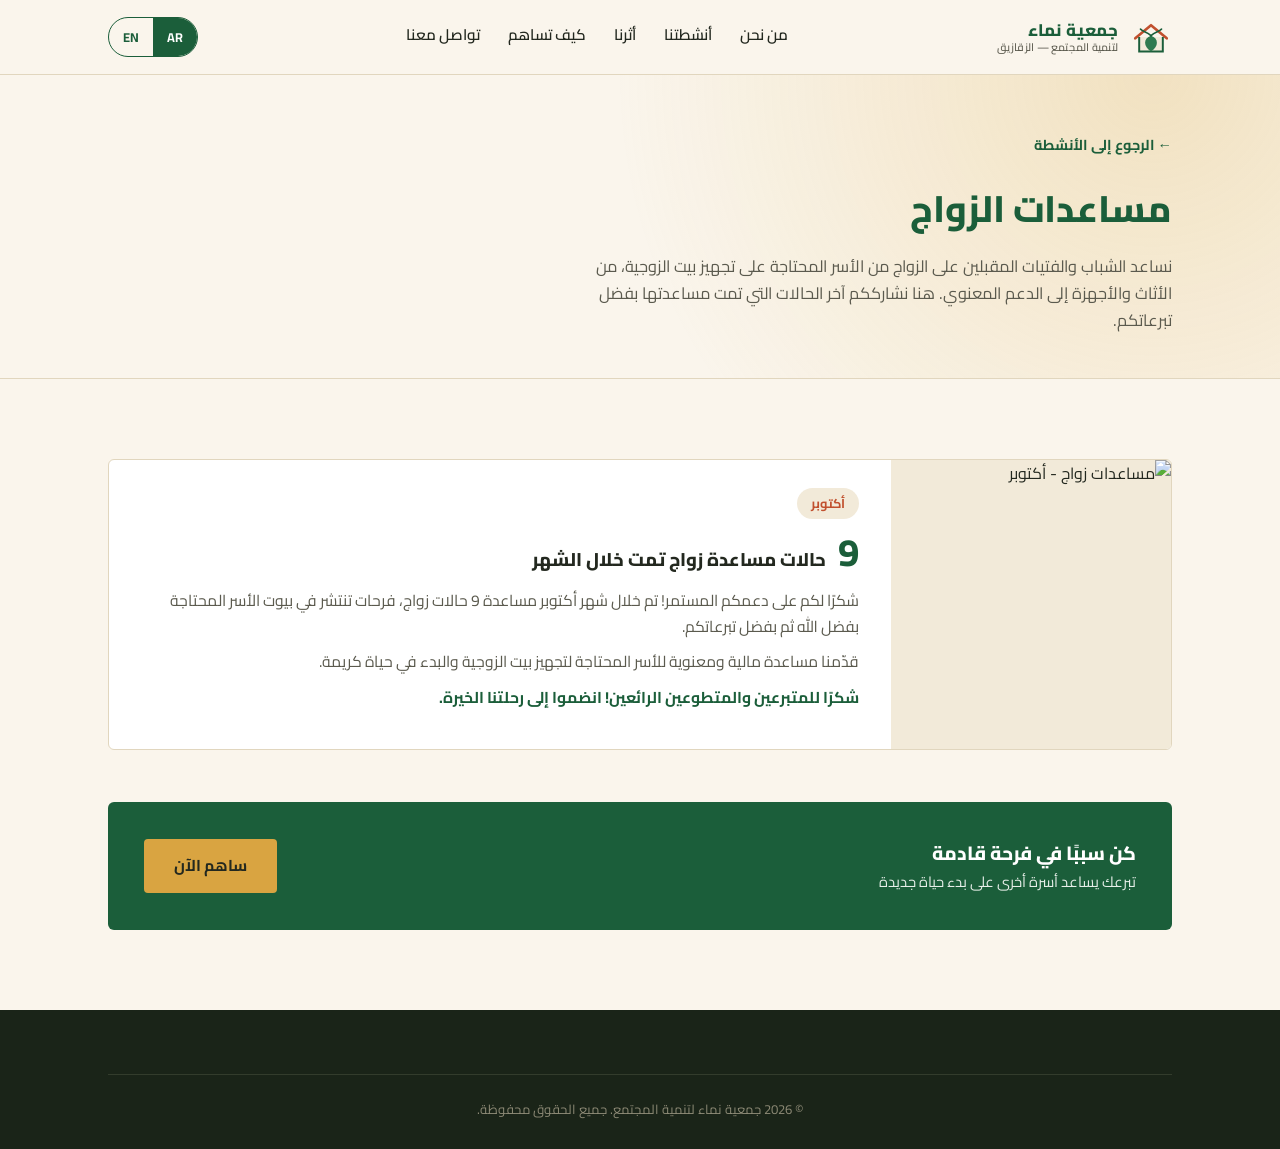
==== marriage-assistance.html @ de41305c "Add files via upload" ====
<!DOCTYPE html>
<html lang="ar" dir="rtl">
<head>
<meta charset="UTF-8">
<meta name="viewport" content="width=device-width, initial-scale=1.0">
<title>مساعدات الزواج | Marriage Assistance — جمعية نماء</title>
<link rel="preconnect" href="https://fonts.googleapis.com">
<link rel="preconnect" href="https://fonts.gstatic.com" crossorigin>
<link href="https://fonts.googleapis.com/css2?family=Cairo:wght@400;500;600;700;800&display=swap" rel="stylesheet">
<link rel="stylesheet" href="styles.css">
</head>
<body class="lang-ar">

<header>
  <div class="nav-inner">
    <div class="brand">
      <svg class="brand-mark" viewBox="0 0 64 64" fill="none" xmlns="http://www.w3.org/2000/svg">
        <path d="M8 34 L32 14 L56 34" stroke="#C1502E" stroke-width="4" stroke-linecap="round" stroke-linejoin="round"/>
        <path d="M14 32 V54 H50 V32" fill="#F2EAD9" stroke="#1B5E3A" stroke-width="3"/>
        <path d="M32 54 C 20 46, 20 34, 32 30 C 44 34, 44 46, 32 54 Z" fill="#2F7A4F"/>
        <path d="M32 30 C 26 24, 20 24, 16 20" stroke="#1B5E3A" stroke-width="2.5" stroke-linecap="round" fill="none"/>
        <path d="M32 30 C 38 24, 44 24, 48 20" stroke="#1B5E3A" stroke-width="2.5" stroke-linecap="round" fill="none"/>
      </svg>
      <div class="brand-name">
        <span class="ar-only">جمعية نماء</span><span class="en-only">Namaa Association</span>
        <small class="ar-only">لتنمية المجتمع — الزقازيق</small>
        <small class="en-only">Community Development — Zagazig</small>
      </div>
    </div>
    <nav class="links">
      <a href="index.html#about"><span class="ar-only">من نحن</span><span class="en-only">About</span></a>
      <a href="index.html#programs"><span class="ar-only">أنشطتنا</span><span class="en-only">Programs</span></a>
      <a href="index.html#impact"><span class="ar-only">أثرنا</span><span class="en-only">Impact</span></a>
      <a href="index.html#help"><span class="ar-only">كيف تساهم</span><span class="en-only">Get Involved</span></a>
      <a href="index.html#contact"><span class="ar-only">تواصل معنا</span><span class="en-only">Contact</span></a>
    </nav>
    <div class="nav-right">
      <div class="lang-toggle">
        <button id="btn-ar" class="active" onclick="setLang('ar')">AR</button>
        <button id="btn-en" onclick="setLang('en')">EN</button>
      </div>
    </div>
  </div>
</header>

<section class="page-hero">
  <div class="wrap">
    <a href="index.html#programs" class="back-link">
      <span class="ar-only">← الرجوع إلى الأنشطة</span>
      <span class="en-only">→ Back to Programs</span>
    </a>
    <h1><span class="ar-only">مساعدات الزواج</span><span class="en-only">Marriage Assistance</span></h1>
    <p>
      <span class="ar-only">نساعد الشباب والفتيات المقبلين على الزواج من الأسر المحتاجة على تجهيز بيت الزوجية، من الأثاث والأجهزة إلى الدعم المعنوي. هنا نشارككم آخر الحالات التي تمت مساعدتها بفضل تبرعاتكم.</span>
      <span class="en-only">We help young men and women from families in need prepare for marriage — furnishing a new home with furniture and appliances, alongside moral support. Here we share the latest cases helped thanks to your donations.</span>
    </p>
  </div>
</section>

<section class="section">
  <div class="wrap">
    <div class="updates-list">

      <div class="update-card">
        <div class="update-photo">
          <img src="images/marriage-oct-2025.jpg" alt="مساعدات زواج - أكتوبر">
        </div>
        <div class="update-body">
          <span class="update-date"><span class="ar-only">أكتوبر</span><span class="en-only">October</span></span>
          <div class="update-headline">
            <span class="big-num">9</span>
            <h3><span class="ar-only">حالات مساعدة زواج تمت خلال الشهر</span><span class="en-only">Marriage assistance cases completed this month</span></h3>
          </div>
          <p class="ar-only">شكرًا لكم على دعمكم المستمر! تم خلال شهر أكتوبر مساعدة 9 حالات زواج، فرحات تنتشر في بيوت الأسر المحتاجة بفضل الله ثم بفضل تبرعاتكم.</p>
          <p class="en-only">Thank you for your continued support! During October, 9 marriage assistance cases were completed — 9 moments of joy brought to families in need, made possible by God's grace and your generosity.</p>
          <p class="ar-only">قدّمنا مساعدة مالية ومعنوية للأسر المحتاجة لتجهيز بيت الزوجية والبدء في حياة كريمة.</p>
          <p class="en-only">We provided financial and moral support to help these families furnish their new homes and start a dignified married life.</p>
          <p class="thanks ar-only">شكرًا للمتبرعين والمتطوعين الرائعين! انضموا إلى رحلتنا الخيرة.</p>
          <p class="thanks en-only">Thank you to our wonderful donors and volunteers! Join us on this journey of giving.</p>
        </div>
      </div>

    </div>

    <div class="cta-banner">
      <div>
        <h4><span class="ar-only">كن سببًا في فرحة قادمة</span><span class="en-only">Be the reason for the next celebration</span></h4>
        <p><span class="ar-only">تبرعك يساعد أسرة أخرى على بدء حياة جديدة</span><span class="en-only">Your donation helps another family start a new life together</span></p>
      </div>
      <a href="index.html#help" class="btn btn-primary" style="background:var(--gold); color:var(--ink)">
        <span class="ar-only">ساهم الآن</span><span class="en-only">Donate Now</span>
      </a>
    </div>
  </div>
</section>

<footer>
  <div class="wrap">
    <div class="footer-bottom">
      <span class="ar-only">© 2026 جمعية نماء لتنمية المجتمع. جميع الحقوق محفوظة.</span>
      <span class="en-only">© 2026 Namaa Association for Community Development. All rights reserved.</span>
    </div>
  </div>
</footer>

<script>
  function setLang(lang){
    document.body.className = 'lang-' + lang;
    document.documentElement.lang = lang;
    document.documentElement.dir = (lang === 'ar') ? 'rtl' : 'ltr';
    document.getElementById('btn-ar').classList.toggle('active', lang==='ar');
    document.getElementById('btn-en').classList.toggle('active', lang==='en');
  }
</script>

</body>
</html>
---- styles.css ----
:root{
    --green-deep:#1B5E3A;
    --green-soft:#2F7A4F;
    --sand:#FAF5EC;
    --card:#F2EAD9;
    --terracotta:#C1502E;
    --gold:#D9A441;
    --ink:#23281F;
    --ink-soft:#5B5A4E;
    --line:#E1D6BE;
    --radius: 4px;
  }

  *{box-sizing:border-box; margin:0; padding:0;}

  html{scroll-behavior:smooth;}

  body{
    background:var(--sand);
    color:var(--ink);
    font-family:'Cairo', sans-serif;
    line-height:1.65;
    overflow-x:hidden;
  }

  body.lang-en{direction:ltr;}
  html:has(body.lang-en){direction:ltr;}

  /* language visibility */
  .ar-only, .en-only{display:block;}
  body.lang-en .ar-only{display:none;}
  body.lang-ar .en-only{display:none;}
  span.ar-only, span.en-only{display:inline;}
  body.lang-en span.ar-only{display:none;}
  body.lang-ar span.en-only{display:none;}

  a{color:inherit; text-decoration:none;}
  ul{list-style:none;}
  img{max-width:100%; display:block;}

  .wrap{
    max-width:1120px;
    margin:0 auto;
    padding:0 28px;
  }

  /* ============ HEADER ============ */
  header{
    position:sticky; top:0; z-index:50;
    background:rgba(250,245,236,0.92);
    backdrop-filter: blur(8px);
    border-bottom:1px solid var(--line);
  }
  .nav-inner{
    display:flex; align-items:center; justify-content:space-between;
    padding:16px 28px;
    max-width:1120px; margin:0 auto;
    gap:16px;
  }
  .brand{display:flex; align-items:center; gap:12px;}
  .brand-mark{width:42px; height:42px; flex-shrink:0;}
  .brand-name{font-weight:800; font-size:1.05rem; color:var(--green-deep); line-height:1.2;}
  .brand-name small{display:block; font-weight:500; font-size:0.68rem; color:var(--ink-soft); letter-spacing:0.02em;}

  nav.links{display:flex; gap:28px; font-weight:600; font-size:0.95rem;}
  nav.links a{color:var(--ink); border-bottom:2px solid transparent; padding-bottom:3px; transition:border-color .2s;}
  nav.links a:hover{border-color:var(--gold);}

  .nav-right{display:flex; align-items:center; gap:14px;}

  .lang-toggle{
    display:flex; border:1.5px solid var(--green-deep); border-radius:20px; overflow:hidden;
    font-size:0.8rem; font-weight:700; cursor:pointer;
  }
  .lang-toggle button{
    padding:7px 14px; border:none; background:transparent; color:var(--green-deep); cursor:pointer;
    font-family:inherit; font-weight:700; font-size:0.8rem;
  }
  .lang-toggle button.active{background:var(--green-deep); color:#fff;}

  .menu-btn{display:none;}

  @media (max-width:820px){
    nav.links{display:none;}
    .menu-btn{display:block; background:none; border:none; font-size:1.4rem; cursor:pointer; color:var(--green-deep);}
  }

  /* ============ HERO ============ */
  .hero{
    position:relative;
    padding:76px 0 90px;
    background:
      radial-gradient(circle at 88% 10%, rgba(217,169,65,0.28), transparent 42%),
      radial-gradient(circle at 8% 95%, rgba(27,94,58,0.18), transparent 45%),
      var(--sand);
    overflow:hidden;
  }
  .hero-inner{
    display:grid; grid-template-columns: 1.15fr 0.85fr; gap:56px; align-items:center;
  }
  @media (max-width:900px){ .hero-inner{grid-template-columns:1fr;} }

  .eyebrow-tag{
    display:inline-flex; align-items:center; gap:8px;
    background:var(--card); border:1px solid var(--line);
    padding:7px 16px; border-radius:20px; font-size:0.82rem; font-weight:700; color:var(--terracotta);
    margin-bottom:22px;
  }
  .eyebrow-tag::before{content:"●"; font-size:0.5rem; color:var(--gold);}

  h1.hero-title{
    font-size:3.1rem; font-weight:800; color:var(--green-deep); line-height:1.22; margin-bottom:22px;
    letter-spacing:-0.01em;
  }
  @media (max-width:900px){ h1.hero-title{font-size:2.2rem;} }

  .hero-sub{font-size:1.12rem; color:var(--ink-soft); max-width:520px; margin-bottom:32px;}

  .btn-row{display:flex; gap:14px; flex-wrap:wrap;}
  .btn{
    display:inline-block; padding:14px 30px; border-radius:4px; font-weight:700; font-size:0.98rem;
    transition:transform .15s ease, box-shadow .15s ease;
  }
  .btn-primary{background:var(--terracotta); color:#fff;}
  .btn-primary:hover{transform:translateY(-2px); box-shadow:0 8px 20px rgba(193,80,46,0.3);}
  .btn-outline{border:1.5px solid var(--green-deep); color:var(--green-deep);}
  .btn-outline:hover{background:var(--green-deep); color:#fff;}

  .hero-art{
    position:relative; display:flex; justify-content:center; align-items:center;
  }
  .hero-art svg{width:100%; max-width:340px; height:auto;}

  .license-strip{
    margin-top:56px; padding-top:22px; border-top:1px solid var(--line);
    display:flex; gap:34px; flex-wrap:wrap; align-items:center;
    font-size:0.85rem; color:var(--ink-soft);
  }
  .license-strip strong{color:var(--green-deep); font-weight:800;}

  /* ============ SECTION HEADERS ============ */
  .section{padding:80px 0;}
  .section-alt{background:#fff;}
  .section-head{max-width:640px; margin-bottom:48px;}
  .section-head .kicker{color:var(--terracotta); font-weight:700; font-size:0.85rem; margin-bottom:10px; display:block;}
  .section-head h2{font-size:2.1rem; font-weight:800; color:var(--green-deep); line-height:1.3; margin-bottom:14px;}
  .section-head p{color:var(--ink-soft); font-size:1.02rem;}
  .center{text-align:center; margin-left:auto; margin-right:auto;}

  /* ============ ABOUT ============ */
  .about-grid{display:grid; grid-template-columns:1fr 1fr; gap:56px; align-items:start;}
  @media (max-width:860px){ .about-grid{grid-template-columns:1fr;} }
  .about-text p{margin-bottom:16px; color:var(--ink-soft);}
  .vision-block{
    background:var(--green-deep); color:#fff; border-radius:6px; padding:36px;
    position:relative; overflow:hidden;
  }
  .vision-block::after{
    content:""; position:absolute; inset:0; background:radial-gradient(circle at 100% 0%, rgba(217,169,65,0.35), transparent 55%);
  }
  .vision-block h3{font-size:0.85rem; letter-spacing:0.02em; color:var(--gold); font-weight:700; margin-bottom:14px; position:relative;}
  .vision-block p{font-size:1.5rem; font-weight:700; line-height:1.5; position:relative;}

  /* ============ PROGRAMS ============ */
  .program-cats{display:flex; flex-direction:column; gap:44px;}
  .cat-title{
    display:flex; align-items:center; gap:14px; margin-bottom:20px;
  }
  .cat-title .dot{width:10px; height:10px; border-radius:50%; background:var(--gold); flex-shrink:0;}
  .cat-title h3{font-size:1.2rem; font-weight:800; color:var(--green-deep);}

  .prog-grid{
    display:grid; grid-template-columns:repeat(auto-fill, minmax(220px,1fr)); gap:16px;
  }
  .prog-card{
    background:var(--card); border:1px solid var(--line); border-radius:4px; padding:20px;
    display:flex; gap:14px; align-items:flex-start;
    transition:border-color .2s, transform .2s;
  }
  .prog-card:hover{border-color:var(--gold); transform:translateY(-2px);}
  .prog-icon{
    width:38px; height:38px; flex-shrink:0; color:var(--green-deep);
  }
  .prog-icon svg{width:100%; height:100%;}
  .prog-card h4{font-size:0.98rem; font-weight:700; color:var(--ink); margin-bottom:3px;}
  .prog-card span.sub{font-size:0.8rem; color:var(--ink-soft);}

  /* photo-enabled program cards */
  .prog-card--photo{
    flex-direction:column; align-items:stretch; padding:0; overflow:hidden;
  }
  .prog-card--photo .prog-photo{
    width:100%; aspect-ratio:4/3; overflow:hidden; background:var(--line);
  }
  .prog-card--photo .prog-photo img{
    width:100%; height:100%; object-fit:cover; display:block;
    transition:transform .4s ease;
  }
  .prog-card--photo:hover .prog-photo img{transform:scale(1.05);}
  .prog-card--photo .prog-body{
    padding:16px 18px; display:flex; gap:10px; align-items:flex-start;
  }
  .prog-card--photo .prog-icon{width:26px; height:26px; margin-top:2px;}

  /* ============ IMPACT ============ */
  .impact-strip{
    background:var(--green-deep); color:#fff; padding:64px 0; position:relative; overflow:hidden;
  }
  .impact-strip::before{
    content:""; position:absolute; inset:0;
    background:radial-gradient(circle at 15% 20%, rgba(217,169,65,0.25), transparent 45%),
               radial-gradient(circle at 90% 80%, rgba(193,80,46,0.25), transparent 45%);
  }
  .impact-inner{position:relative; display:grid; grid-template-columns:1.1fr 0.9fr; gap:48px; align-items:center;}
  @media (max-width:860px){ .impact-inner{grid-template-columns:1fr;} }
  .impact-inner h2{font-size:1.9rem; font-weight:800; margin-bottom:16px;}
  .impact-inner p{color:#E7EFE9; font-size:1.02rem;}
  .impact-list{display:flex; flex-direction:column; gap:14px;}
  .impact-list li{
    display:flex; gap:12px; align-items:flex-start;
    background:rgba(255,255,255,0.08); padding:16px 18px; border-radius:4px;
    border:1px solid rgba(255,255,255,0.15);
    font-size:0.95rem;
  }
  .impact-list li b{color:var(--gold);}

  /* ============ HOW TO HELP ============ */
  .help-grid{display:grid; grid-template-columns:repeat(3,1fr); gap:22px;}
  @media (max-width:860px){ .help-grid{grid-template-columns:1fr;} }
  .help-card{
    border:1px solid var(--line); border-radius:6px; padding:30px; background:var(--sand);
  }
  .help-card .num{font-size:0.85rem; font-weight:800; color:var(--terracotta); margin-bottom:14px; display:block;}
  .help-card h3{font-size:1.15rem; font-weight:800; color:var(--green-deep); margin-bottom:10px;}
  .help-card p{color:var(--ink-soft); font-size:0.95rem; margin-bottom:16px;}

  .donate-box{
    margin-top:40px; background:var(--card); border:1px dashed var(--terracotta); border-radius:6px;
    padding:28px 32px; display:flex; justify-content:space-between; align-items:center; flex-wrap:wrap; gap:18px;
  }
  .donate-box div h4{color:var(--green-deep); font-weight:800; margin-bottom:6px;}
  .donate-box div p{color:var(--ink-soft); font-size:0.92rem;}
  .donate-box .acct{font-weight:800; font-size:1.2rem; color:var(--terracotta); letter-spacing:0.02em; direction:ltr;}

  /* ============ CONTACT / FOOTER ============ */
  footer{background:#1A2418; color:#EDE9DC; padding:64px 0 28px;}
  .footer-grid{display:grid; grid-template-columns:1.3fr 1fr 1fr; gap:40px; margin-bottom:48px;}
  @media (max-width:780px){ .footer-grid{grid-template-columns:1fr; gap:32px;} }
  .footer-brand{display:flex; gap:12px; align-items:center; margin-bottom:14px;}
  .footer-brand .brand-mark{width:36px; height:36px;}
  .footer-brand span{font-weight:800; font-size:1.05rem; color:#fff;}
  footer p{color:#B9B6A8; font-size:0.9rem; margin-bottom:8px;}
  footer h5{color:#fff; font-weight:700; font-size:0.95rem; margin-bottom:16px;}
  footer ul li{margin-bottom:10px; font-size:0.9rem; color:#C9C6B8;}
  footer ul li a:hover{color:var(--gold);}
  .social-row{display:flex; gap:10px; margin-top:18px; flex-wrap:wrap;}
  .social-row a{
    width:36px; height:36px; border-radius:50%; border:1px solid #3B4536;
    display:flex; align-items:center; justify-content:center; font-size:0.85rem; font-weight:700;
    color:#EDE9DC; transition:background .2s;
  }
  .social-row a:hover{background:var(--gold); border-color:var(--gold); color:#1A2418;}
  .footer-bottom{border-top:1px solid #333c2c; padding-top:24px; text-align:center; font-size:0.82rem; color:#8C8975;}

  .reveal{opacity:0; transform:translateY(16px); transition:opacity .6s ease, transform .6s ease;}
  .reveal.show{opacity:1; transform:translateY(0);}

/* ============ PROGRAM CARD AS LINK ============ */
.prog-card--link{cursor:pointer; position:relative; text-decoration:none; color:inherit;}
.prog-card--link .go-arrow{
  position:absolute; top:14px; inset-inline-end:14px;
  width:22px; height:22px; border-radius:50%; background:var(--gold); color:#fff;
  display:flex; align-items:center; justify-content:center; font-size:0.75rem;
  opacity:0; transform:translateX(-4px); transition:opacity .2s, transform .2s;
}
body.lang-ar .prog-card--link .go-arrow{transform:translateX(4px);}
.prog-card--link:hover .go-arrow{opacity:1; transform:translateX(0);}

/* ============ INNER / UPDATES PAGE ============ */
.page-hero{
  padding:56px 0 44px; background:
    radial-gradient(circle at 90% 0%, rgba(217,169,65,0.25), transparent 45%), var(--sand);
  border-bottom:1px solid var(--line);
}
.back-link{
  display:inline-flex; align-items:center; gap:8px; font-weight:700; font-size:0.9rem;
  color:var(--green-deep); margin-bottom:22px;
}
.back-link:hover{color:var(--terracotta);}
.page-hero h1{font-size:2.3rem; font-weight:800; color:var(--green-deep); margin-bottom:14px;}
.page-hero p{color:var(--ink-soft); font-size:1.02rem; max-width:600px;}

.updates-list{display:flex; flex-direction:column; gap:34px;}
.update-card{
  display:grid; grid-template-columns:280px 1fr; gap:32px;
  background:#fff; border:1px solid var(--line); border-radius:6px; overflow:hidden;
}
@media (max-width:760px){ .update-card{grid-template-columns:1fr;} }
.update-photo{width:100%; height:100%; min-height:220px; overflow:hidden; background:var(--card);}
.update-photo img{width:100%; height:100%; object-fit:cover; display:block;}
.update-body{padding:28px 30px 28px 0;}
body.lang-ar .update-body{padding:28px 0 28px 30px;}
@media (max-width:760px){ .update-body{padding:24px;} body.lang-ar .update-body{padding:24px;} }

.update-date{
  display:inline-block; font-size:0.8rem; font-weight:700; color:var(--terracotta);
  background:var(--card); padding:5px 14px; border-radius:20px; margin-bottom:14px;
}
.update-headline{display:flex; align-items:baseline; gap:12px; margin-bottom:12px;}
.update-headline .big-num{font-size:2.4rem; font-weight:800; color:var(--green-deep); line-height:1;}
.update-headline h3{font-size:1.15rem; font-weight:800; color:var(--ink);}
.update-body p{color:var(--ink-soft); margin-bottom:10px; font-size:0.98rem;}
.update-body .thanks{color:var(--green-deep); font-weight:700;}

.cta-banner{
  margin-top:52px; background:var(--green-deep); color:#fff; border-radius:6px;
  padding:36px; display:flex; justify-content:space-between; align-items:center; flex-wrap:wrap; gap:18px;
}
.cta-banner h4{font-size:1.2rem; font-weight:800;}
.cta-banner p{color:#E7EFE9; font-size:0.92rem;}
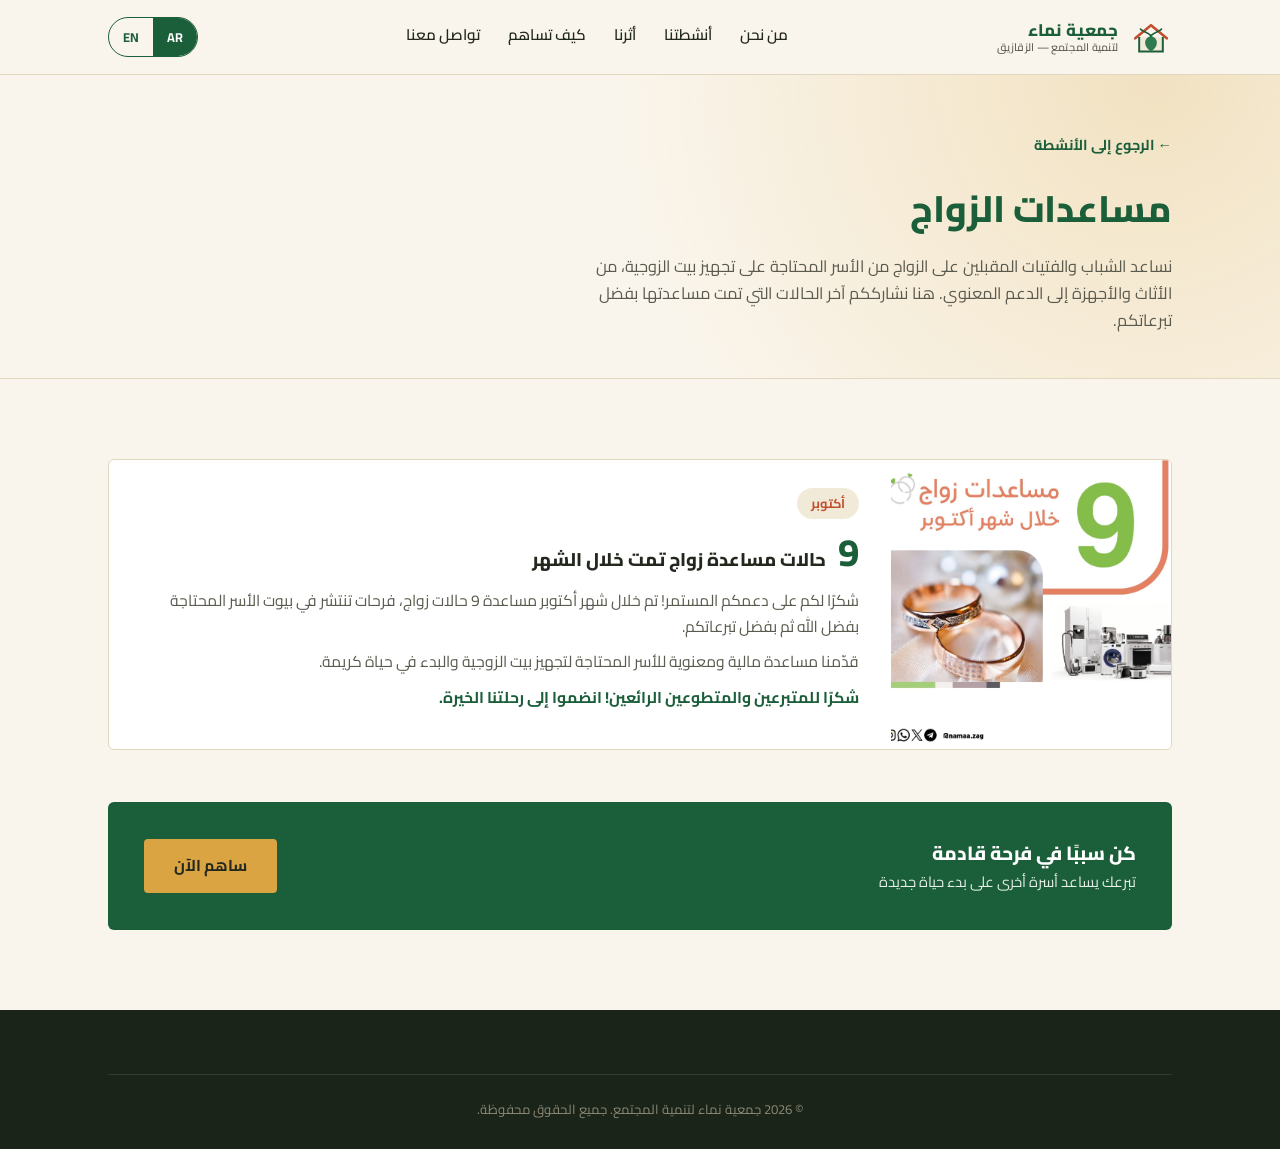
==== commit b19ed1b1: "Update marriage-assistance.html" ====
--- a/marriage-assistance.html
+++ b/marriage-assistance.html
@@ -63,7 +63,7 @@
 
       <div class="update-card">
         <div class="update-photo">
-          <img src="images/marriage-oct-2025.jpg" alt="مساعدات زواج - أكتوبر">
+          <img src="images/photo1.jpg" alt="مساعدات زواج - أكتوبر">
         </div>
         <div class="update-body">
           <span class="update-date"><span class="ar-only">أكتوبر</span><span class="en-only">October</span></span>
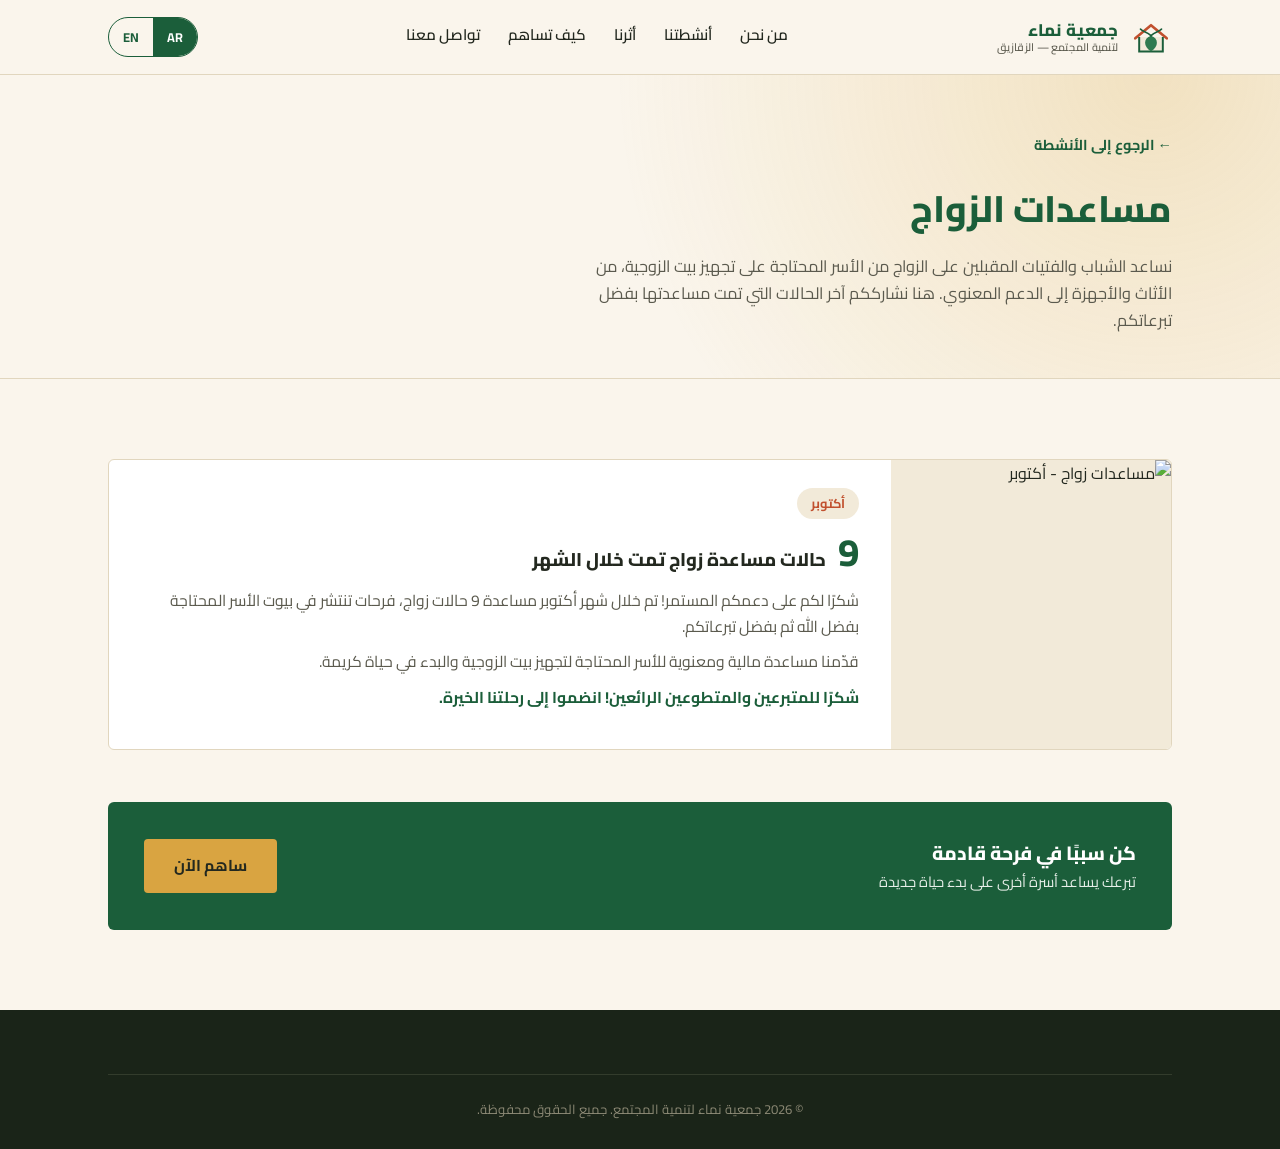
==== commit cfdfd22f: "Update marriage-assistance.html" ====
--- a/marriage-assistance.html
+++ b/marriage-assistance.html
@@ -63,7 +63,7 @@
 
       <div class="update-card">
         <div class="update-photo">
-          <img src="images/photo1.jpg" alt="مساعدات زواج - أكتوبر">
+          <img src="namaa/images/photo1.jpg" alt="مساعدات زواج - أكتوبر">
         </div>
         <div class="update-body">
           <span class="update-date"><span class="ar-only">أكتوبر</span><span class="en-only">October</span></span>
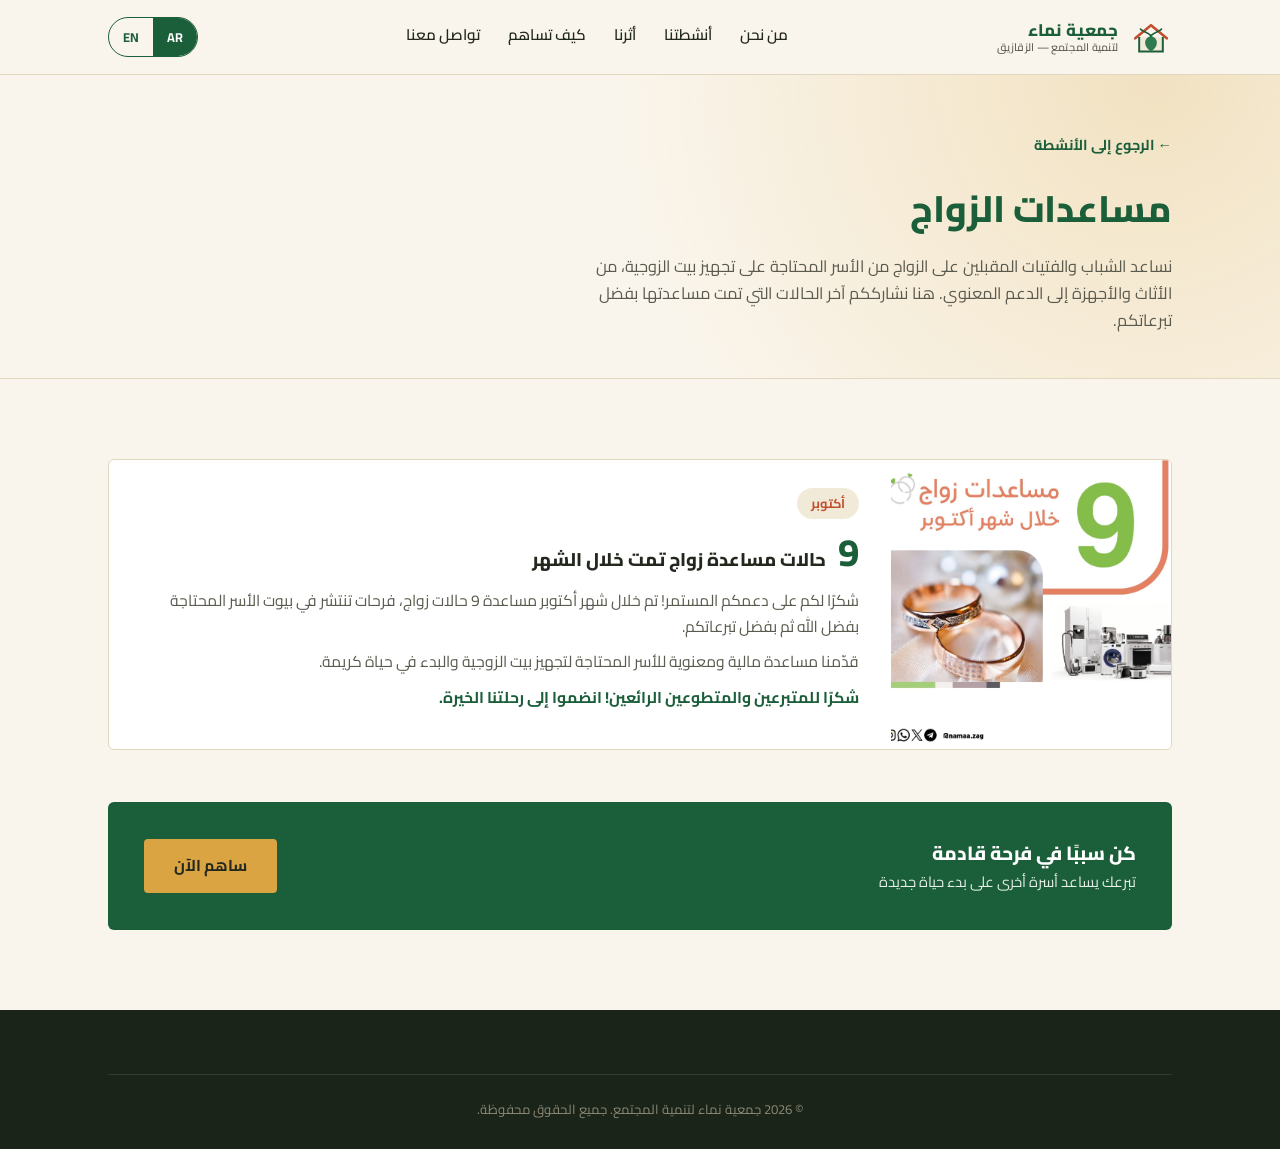
==== commit 14b16972: "Update marriage-assistance.html" ====
--- a/marriage-assistance.html
+++ b/marriage-assistance.html
@@ -63,7 +63,7 @@
 
       <div class="update-card">
         <div class="update-photo">
-          <img src="namaa/images/photo1.jpg" alt="مساعدات زواج - أكتوبر">
+          <img src="photo1.jpg" alt="مساعدات زواج - أكتوبر">
         </div>
         <div class="update-body">
           <span class="update-date"><span class="ar-only">أكتوبر</span><span class="en-only">October</span></span>
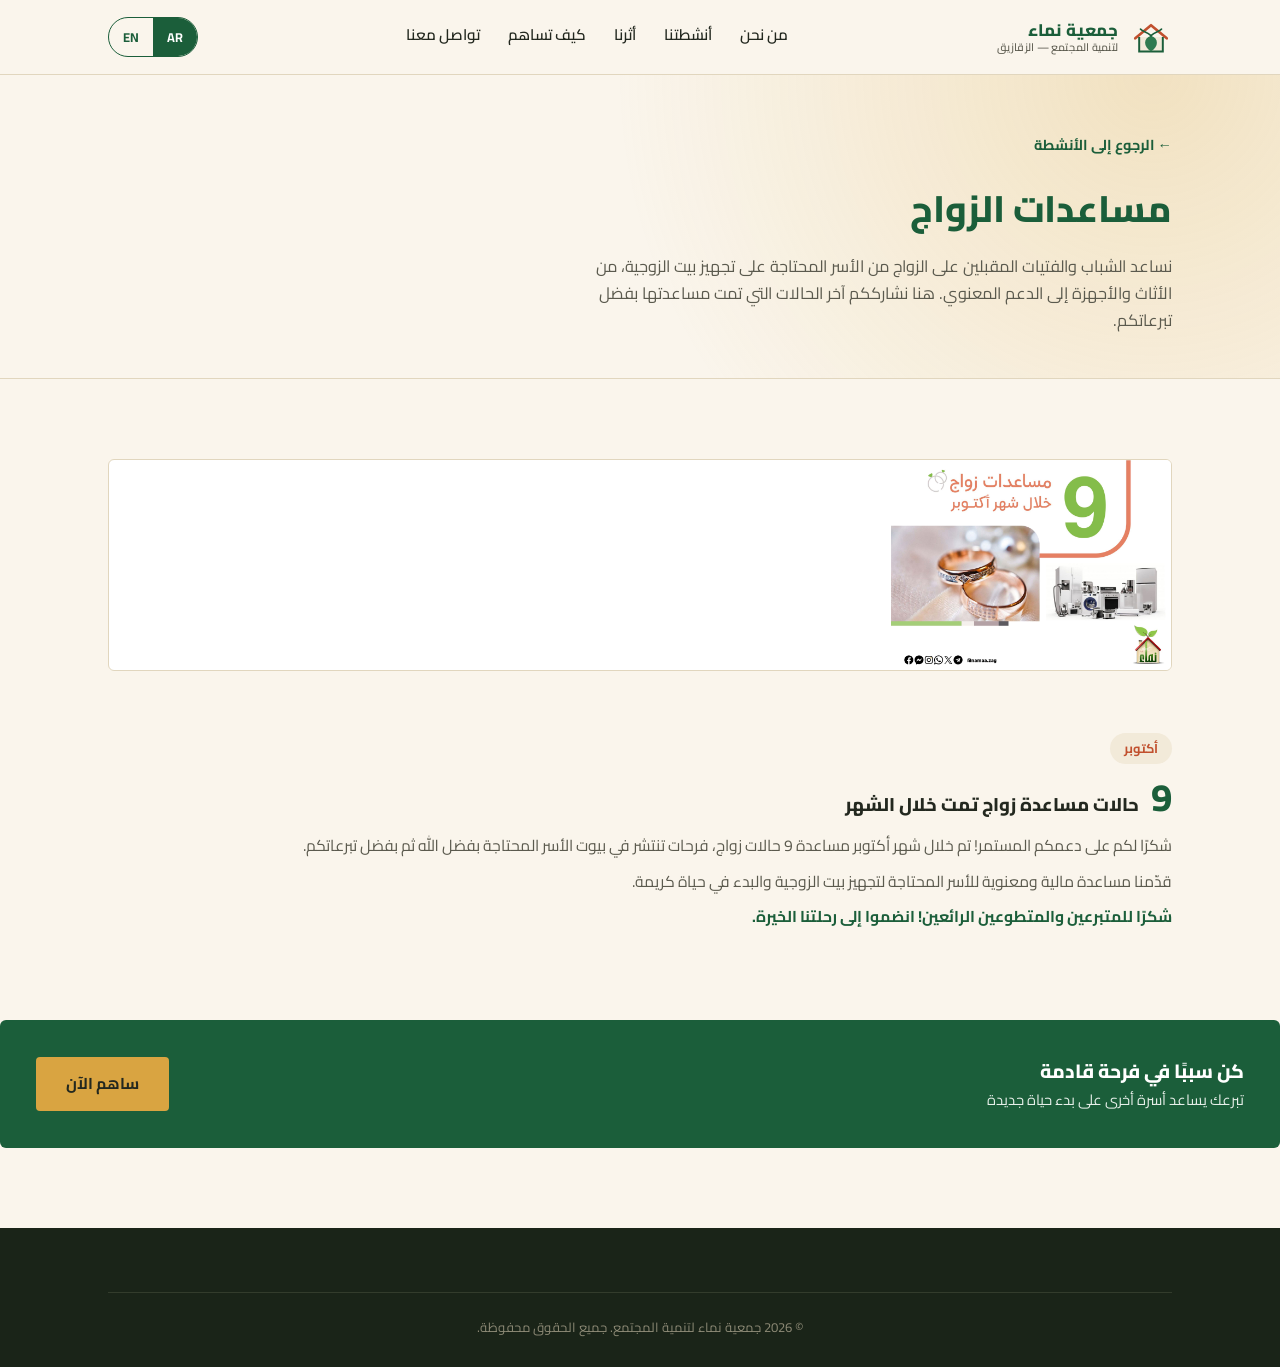
==== commit 74851e4e: "Update marriage-assistance.html" ====
--- a/marriage-assistance.html
+++ b/marriage-assistance.html
@@ -62,8 +62,7 @@
     <div class="updates-list">
 
       <div class="update-card">
-        <div class="update-photo">
-          <img src="photo1.jpg" alt="مساعدات زواج - أكتوبر">
+          <img src="[data-uri]" alt="مساعدات زواج - أكتوبر">
         </div>
         <div class="update-body">
           <span class="update-date"><span class="ar-only">أكتوبر</span><span class="en-only">October</span></span>
